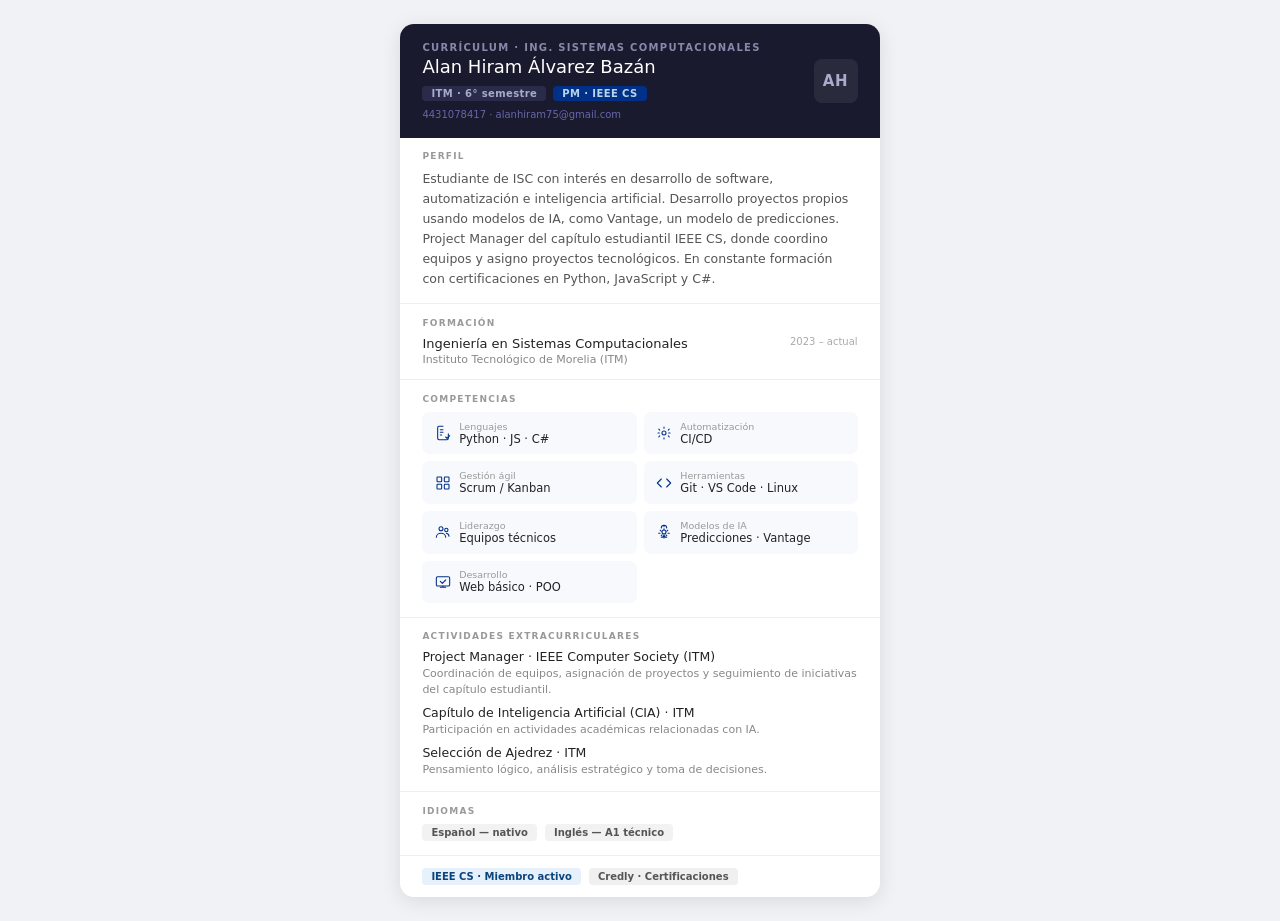
==== alan_hiram_cv.html @ c1871b54 "first commit" ====
<!DOCTYPE html>
<html lang="es">
<head>
<meta charset="UTF-8">
<meta name="viewport" content="width=device-width, initial-scale=1.0">
<title>Alan Hiram Álvarez Bazán – Mini CV</title>
<style>
  body { margin: 0; display: flex; justify-content: center; align-items: flex-start; padding: 1.5rem; background: #f0f2f5; font-family: 'Segoe UI', system-ui, sans-serif; }
  .card { width: 100%; max-width: 480px; background: #fff; border-radius: 14px; overflow: hidden; box-shadow: 0 4px 20px rgba(0,0,0,0.10); }

  /* HEADER */
  .top { background: #1a1a2e; padding: 1.1rem 1.4rem; display: flex; justify-content: space-between; align-items: center; }
  .top-left { display: flex; flex-direction: column; gap: 3px; }
  .subtitle { font-size: 10px; font-weight: 600; letter-spacing: 0.13em; color: #8888aa; text-transform: uppercase; margin: 0; }
  .name { margin: 0; font-size: 18px; font-weight: 500; color: #fff; line-height: 1.2; }
  .meta { display: flex; align-items: center; gap: 7px; margin-top: 6px; flex-wrap: wrap; }
  .badge { display: inline-block; border-radius: 4px; padding: 2px 9px; font-size: 10px; font-weight: 600; letter-spacing: 0.04em; }
  .badge-isc { background: #2a2a4a; color: #aaaacc; }
  .badge-pm  { background: #003087; color: #b8d4ea; }
  .contact { font-size: 10px; color: #6666aa; margin: 0; }
  .initials { background: rgba(255,255,255,0.07); border-radius: 8px; width: 44px; height: 44px; display: flex; align-items: center; justify-content: center; flex-shrink: 0; }
  .initials span { color: #aaaacc; font-size: 15px; font-weight: 600; letter-spacing: 0.05em; }

  /* SECCIONES */
  .section { padding: 0.85rem 1.4rem; border-bottom: 1px solid #eee; }
  .section:last-child { border-bottom: none; }
  .section-title { font-size: 9px; font-weight: 700; letter-spacing: 0.14em; color: #999; text-transform: uppercase; margin: 0 0 8px; }

  /* PERFIL */
  .bio { font-size: 12.5px; color: #555; line-height: 1.6; margin: 0; }

  /* FORMACIÓN */
  .edu { display: flex; justify-content: space-between; align-items: flex-start; }
  .edu-name { font-size: 13px; font-weight: 500; color: #222; margin: 0; }
  .edu-inst { font-size: 11px; color: #888; margin: 2px 0 0; }
  .edu-period { font-size: 10px; color: #aaa; white-space: nowrap; margin-left: 8px; }

  /* SKILLS GRID */
  .skills { display: grid; grid-template-columns: 1fr 1fr; gap: 7px; }
  .skill { background: #f7f9fc; border-radius: 7px; padding: 0.55rem 0.8rem; display: flex; align-items: center; gap: 8px; }
  .skill-icon { width: 16px; height: 16px; flex-shrink: 0; stroke: #003087; fill: none; stroke-width: 1.6; stroke-linecap: round; stroke-linejoin: round; }
  .skill-label { margin: 0; font-size: 9.5px; color: #999; }
  .skill-name  { margin: 0; font-size: 11.5px; font-weight: 500; color: #222; }

  /* ACTIVIDADES */
  .act { margin-bottom: 8px; }
  .act:last-child { margin-bottom: 0; }
  .act-name { font-size: 12.5px; font-weight: 500; color: #222; margin: 0; }
  .act-desc { font-size: 11px; color: #888; margin: 2px 0 0; line-height: 1.4; }

  /* IDIOMAS + FOOTER */
  .lang-row { display: flex; gap: 8px; }
  .lang-tag { font-size: 10px; font-weight: 600; padding: 3px 9px; border-radius: 4px; background: #f2f2f2; color: #555; }
  .footer-row { padding: 0.75rem 1.4rem; display: flex; gap: 8px; }
  .tag { font-size: 10px; font-weight: 600; padding: 3px 9px; border-radius: 4px; }
  .tag-ieee { background: #E6F1FB; color: #0C447C; }
  .tag-itm  { background: #f0f0f0; color: #555; }
</style>
</head>
<body>
<div class="card">

  <!-- HEADER -->
  <div class="top">
    <div class="top-left">
      <p class="subtitle">Currículum · Ing. Sistemas Computacionales</p>
      <h2 class="name">Alan Hiram Álvarez Bazán</h2>
      <div class="meta">
        <div class="badge badge-isc">ITM · 6° semestre</div>
        <div class="badge badge-pm">PM · IEEE CS</div>
      </div>
      <p class="contact" style="margin-top:5px;">4431078417 · alanhiram75@gmail.com</p>
    </div>
    <div class="initials"><span>AH</span></div>
  </div>

  <!-- PERFIL -->
  <div class="section">
    <p class="section-title">Perfil</p>
    <p class="bio">Estudiante de ISC con interés en desarrollo de software, automatización e inteligencia artificial. Desarrollo proyectos propios usando modelos de IA, como Vantage, un modelo de predicciones. Project Manager del capítulo estudiantil IEEE CS, donde coordino equipos y asigno proyectos tecnológicos. En constante formación con certificaciones en Python, JavaScript y C#.</p>
  </div>

  <!-- FORMACIÓN -->
  <div class="section">
    <p class="section-title">Formación</p>
    <div class="edu">
      <div>
        <p class="edu-name">Ingeniería en Sistemas Computacionales</p>
        <p class="edu-inst">Instituto Tecnológico de Morelia (ITM)</p>
      </div>
      <span class="edu-period">2023 – actual</span>
    </div>
  </div>

  <!-- COMPETENCIAS -->
  <div class="section">
    <p class="section-title">Competencias</p>
    <div class="skills">
      <div class="skill">
        <svg class="skill-icon" viewBox="0 0 24 24"><path d="M16 18l2 2 4-4"/><path d="M12 2H6a2 2 0 00-2 2v16a2 2 0 002 2h12a2 2 0 002-2v-7"/><path d="M8 7h4M8 11h4M8 15h2"/></svg>
        <div><p class="skill-label">Lenguajes</p><p class="skill-name">Python · JS · C#</p></div>
      </div>
      <div class="skill">
        <svg class="skill-icon" viewBox="0 0 24 24"><circle cx="12" cy="12" r="3"/><path d="M12 3v2M12 19v2M4.2 6.2l1.4 1.4M18.4 16.4l1.4 1.4M3 12h2M19 12h2M4.2 17.8l1.4-1.4M18.4 7.6l1.4-1.4"/></svg>
        <div><p class="skill-label">Automatización</p><p class="skill-name">CI/CD</p></div>
      </div>
      <div class="skill">
        <svg class="skill-icon" viewBox="0 0 24 24"><rect x="3" y="3" width="7" height="7" rx="1"/><rect x="14" y="3" width="7" height="7" rx="1"/><rect x="3" y="14" width="7" height="7" rx="1"/><rect x="14" y="14" width="7" height="7" rx="1"/></svg>
        <div><p class="skill-label">Gestión ágil</p><p class="skill-name">Scrum / Kanban</p></div>
      </div>
      <div class="skill">
        <svg class="skill-icon" viewBox="0 0 24 24"><polyline points="16 18 22 12 16 6"/><polyline points="8 6 2 12 8 18"/></svg>
        <div><p class="skill-label">Herramientas</p><p class="skill-name">Git · VS Code · Linux</p></div>
      </div>
      <div class="skill">
        <svg class="skill-icon" viewBox="0 0 24 24"><circle cx="9" cy="7" r="3"/><circle cx="17" cy="9" r="2.5"/><path d="M2 20c0-3.3 3.1-6 7-6s7 2.7 7 6"/><path d="M17 14c2.2.5 4 2.2 4 4.5"/></svg>
        <div><p class="skill-label">Liderazgo</p><p class="skill-name">Equipos técnicos</p></div>
      </div>
      <div class="skill">
        <svg class="skill-icon" viewBox="0 0 24 24"><path d="M12 2a4 4 0 014 4M12 2a4 4 0 00-4 4M12 2v2"/><circle cx="12" cy="12" r="3"/><path d="M12 9V7M6.3 9.3l1.4 1.4M17.7 9.3l-1.4 1.4M4 14h2M18 14h2M7.7 17.7l1.4-1.4M16.3 17.7l-1.4-1.4M12 19v2M8 20a4 4 0 004-4M16 20a4 4 0 01-4-4"/></svg>
        <div><p class="skill-label">Modelos de IA</p><p class="skill-name">Predicciones · Vantage</p></div>
      </div>
      <div class="skill">
        <svg class="skill-icon" viewBox="0 0 24 24"><rect x="2" y="4" width="20" height="14" rx="2"/><path d="M8 20h8M12 18v2"/><path d="M8 11l3 3 5-5"/></svg>
        <div><p class="skill-label">Desarrollo</p><p class="skill-name">Web básico · POO</p></div>
      </div>
    </div>
  </div>

  <!-- ACTIVIDADES -->
  <div class="section">
    <p class="section-title">Actividades extracurriculares</p>
    <div class="act">
      <p class="act-name">Project Manager · IEEE Computer Society (ITM)</p>
      <p class="act-desc">Coordinación de equipos, asignación de proyectos y seguimiento de iniciativas del capítulo estudiantil.</p>
    </div>
    <div class="act">
      <p class="act-name">Capítulo de Inteligencia Artificial (CIA) · ITM</p>
      <p class="act-desc">Participación en actividades académicas relacionadas con IA.</p>
    </div>
    <div class="act">
      <p class="act-name">Selección de Ajedrez · ITM</p>
      <p class="act-desc">Pensamiento lógico, análisis estratégico y toma de decisiones.</p>
    </div>
  </div>

  <!-- IDIOMAS -->
  <div class="section">
    <p class="section-title">Idiomas</p>
    <div class="lang-row">
      <span class="lang-tag">Español — nativo</span>
      <span class="lang-tag">Inglés — A1 técnico</span>
    </div>
  </div>

  <!-- FOOTER -->
  <div class="footer-row">
    <span class="tag tag-ieee">IEEE CS · Miembro activo</span>
    <span class="tag tag-itm">Credly · Certificaciones</span>
  </div>

</div>
</body>
</html>
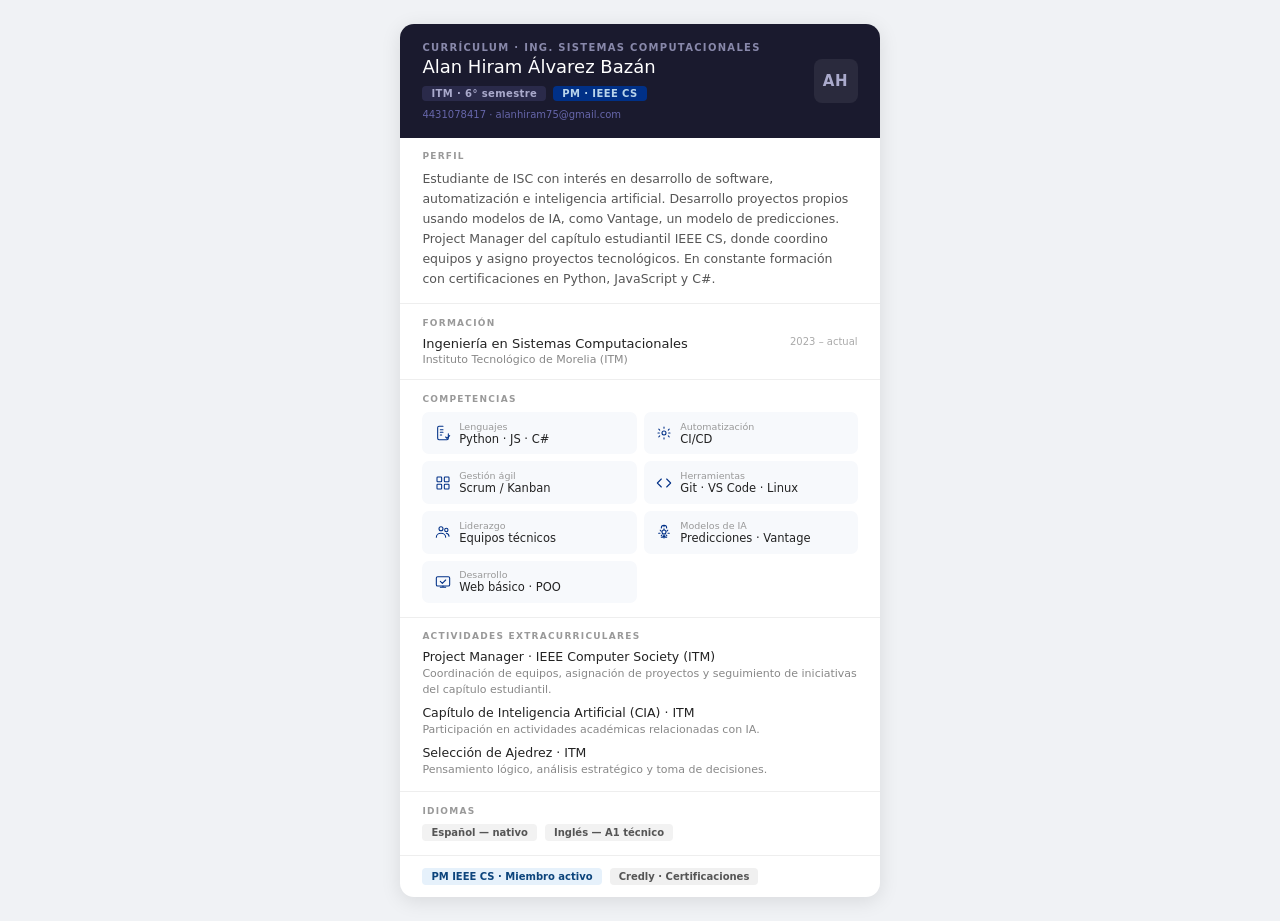
==== commit 31ffcfe3: "update pm" ====
--- a/alan_hiram_cv.html
+++ b/alan_hiram_cv.html
@@ -155,7 +155,7 @@
 
   <!-- FOOTER -->
   <div class="footer-row">
-    <span class="tag tag-ieee">IEEE CS · Miembro activo</span>
+    <span class="tag tag-ieee">PM IEEE CS · Miembro activo</span>
     <span class="tag tag-itm">Credly · Certificaciones</span>
   </div>
 
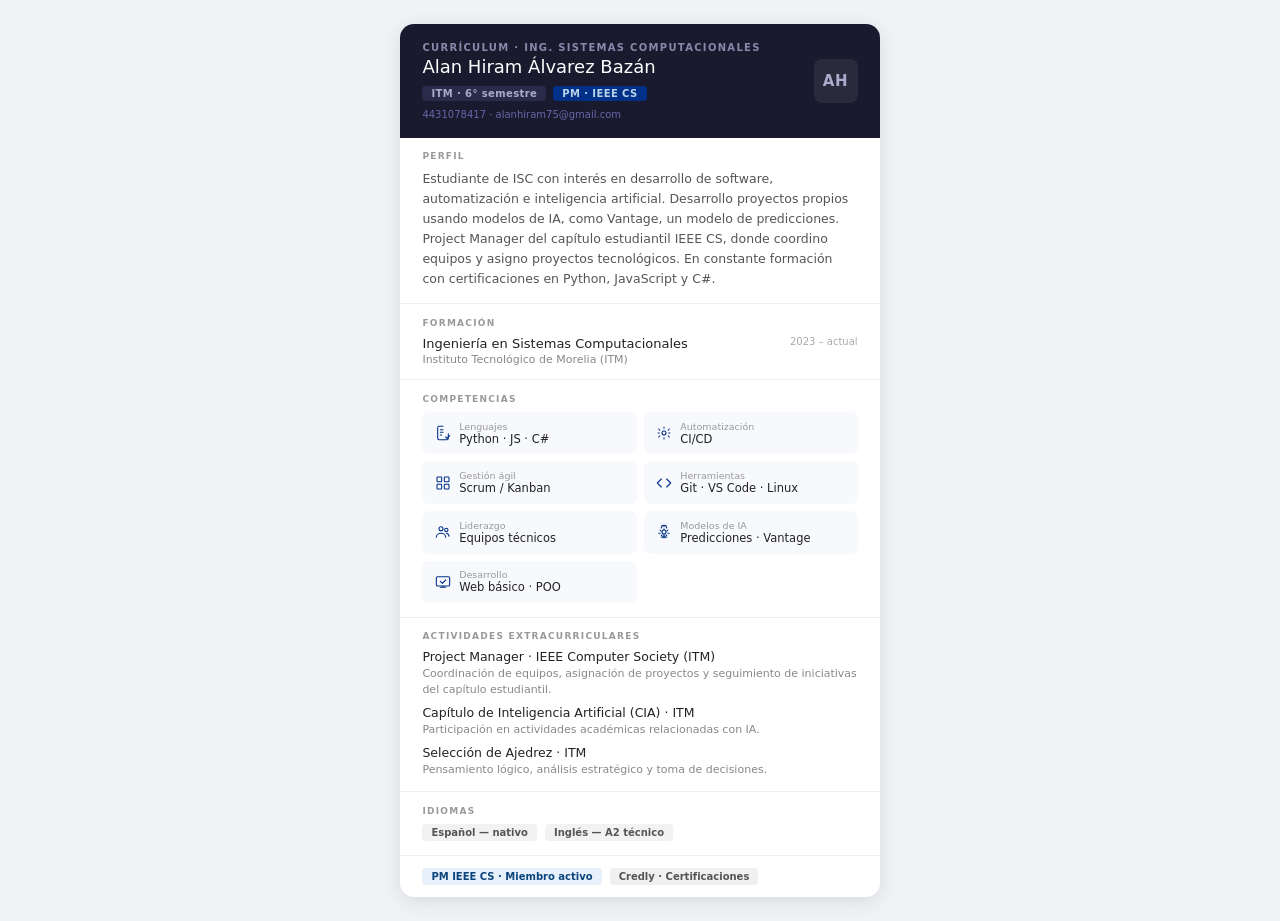
==== commit e8248c78: "Actualizar alan_hiram_cv.html" ====
--- a/alan_hiram_cv.html
+++ b/alan_hiram_cv.html
@@ -149,7 +149,7 @@
     <p class="section-title">Idiomas</p>
     <div class="lang-row">
       <span class="lang-tag">Español — nativo</span>
-      <span class="lang-tag">Inglés — A1 técnico</span>
+      <span class="lang-tag">Inglés — A2 técnico</span>
     </div>
   </div>
 
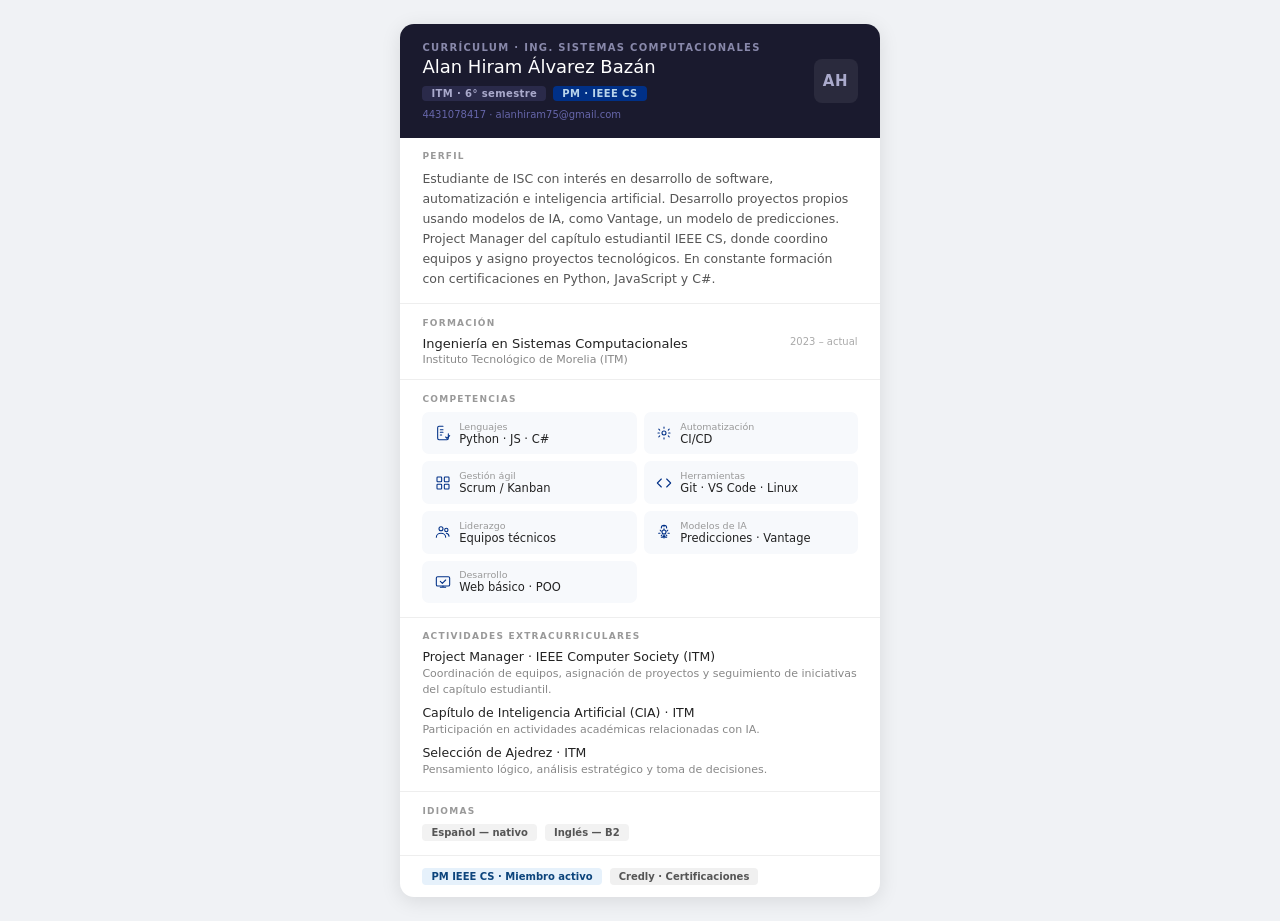
==== commit 4fc4f24e: "fix: actualizar nivel de inglés a B2" ====
--- a/alan_hiram_cv.html
+++ b/alan_hiram_cv.html
@@ -149,7 +149,7 @@
     <p class="section-title">Idiomas</p>
     <div class="lang-row">
       <span class="lang-tag">Español — nativo</span>
-      <span class="lang-tag">Inglés — A2 técnico</span>
+      <span class="lang-tag">Inglés — B2</span>
     </div>
   </div>
 
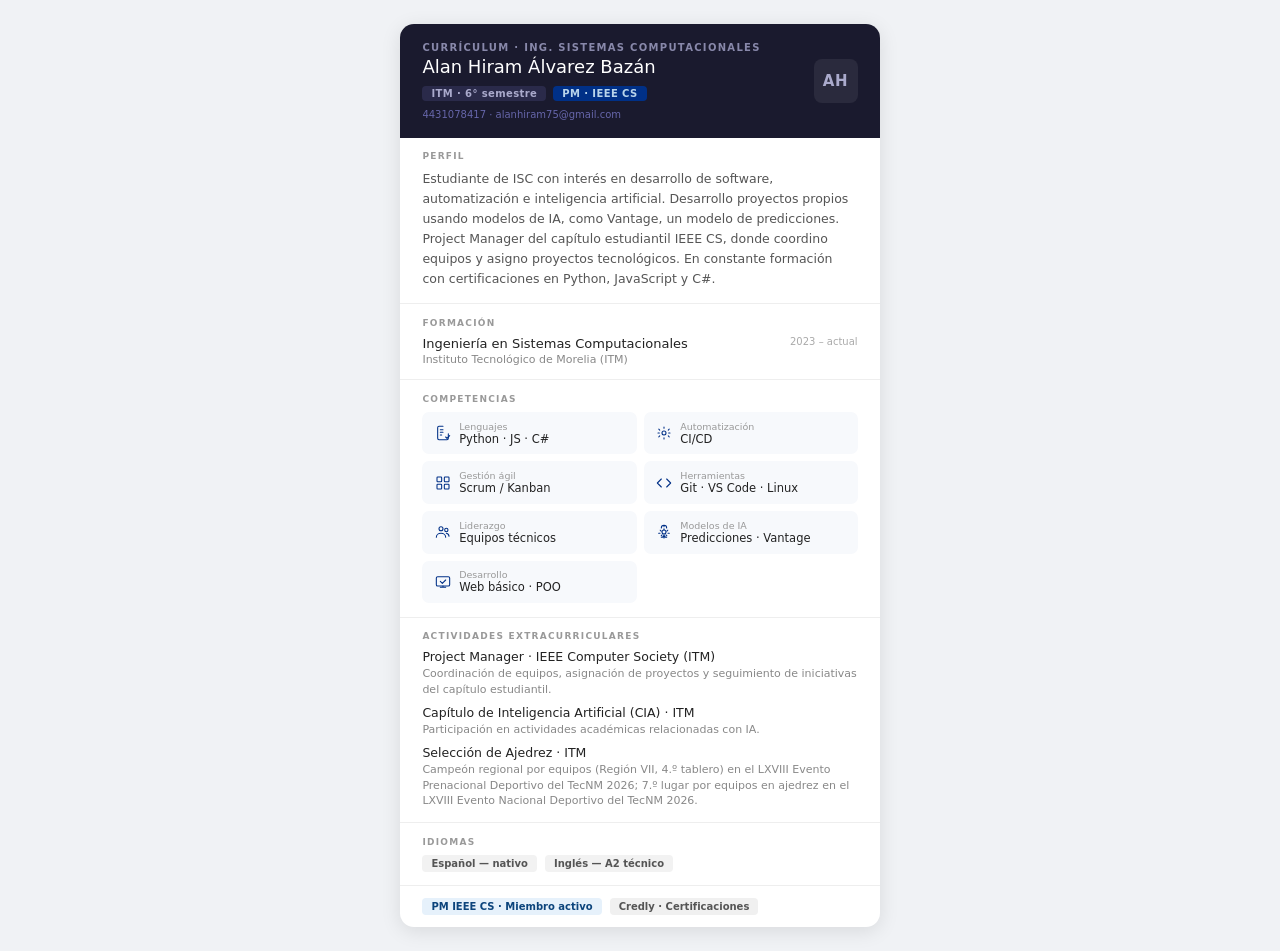
==== commit 96c2561a: "feat: agregar resultado nacional de ajedrez 2026" ====
--- a/alan_hiram_cv.html
+++ b/alan_hiram_cv.html
@@ -140,7 +140,7 @@
     </div>
     <div class="act">
       <p class="act-name">Selección de Ajedrez · ITM</p>
-      <p class="act-desc">Pensamiento lógico, análisis estratégico y toma de decisiones.</p>
+      <p class="act-desc">Campeón regional por equipos (Región VII, 4.º tablero) en el LXVIII Evento Prenacional Deportivo del TecNM 2026; 7.º lugar por equipos en ajedrez en el LXVIII Evento Nacional Deportivo del TecNM 2026.</p>
     </div>
   </div>
 
@@ -149,7 +149,7 @@
     <p class="section-title">Idiomas</p>
     <div class="lang-row">
       <span class="lang-tag">Español — nativo</span>
-      <span class="lang-tag">Inglés — B2</span>
+      <span class="lang-tag">Inglés — A2 técnico</span>
     </div>
   </div>
 
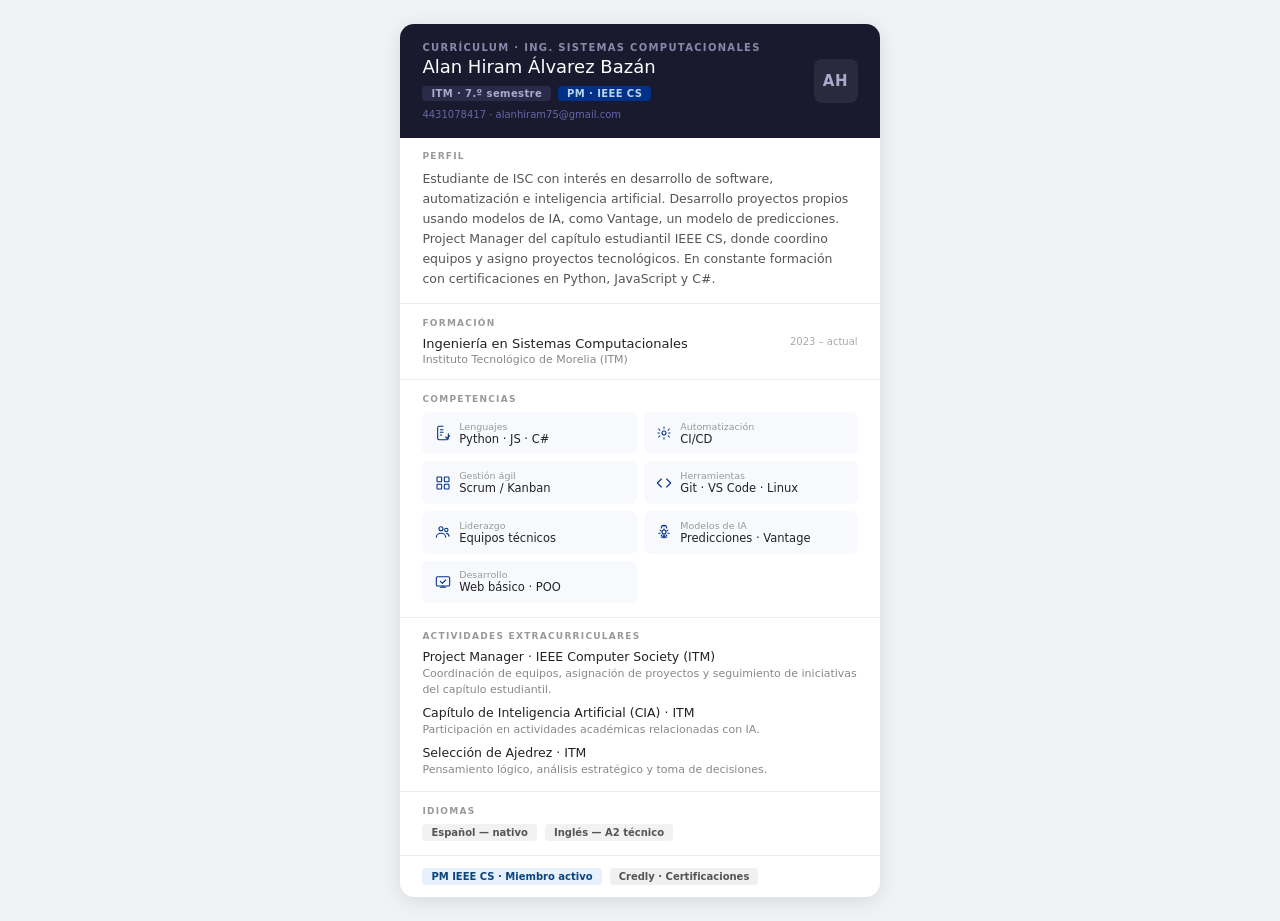
==== commit a821133a: "feat: actualizar semestre y orden de secciones" ====
--- a/alan_hiram_cv.html
+++ b/alan_hiram_cv.html
@@ -66,7 +66,7 @@
       <p class="subtitle">Currículum · Ing. Sistemas Computacionales</p>
       <h2 class="name">Alan Hiram Álvarez Bazán</h2>
       <div class="meta">
-        <div class="badge badge-isc">ITM · 6° semestre</div>
+        <div class="badge badge-isc">ITM · 7.º semestre</div>
         <div class="badge badge-pm">PM · IEEE CS</div>
       </div>
       <p class="contact" style="margin-top:5px;">4431078417 · alanhiram75@gmail.com</p>
@@ -140,7 +140,7 @@
     </div>
     <div class="act">
       <p class="act-name">Selección de Ajedrez · ITM</p>
-      <p class="act-desc">Campeón regional por equipos (Región VII, 4.º tablero) en el LXVIII Evento Prenacional Deportivo del TecNM 2026; 7.º lugar por equipos en ajedrez en el LXVIII Evento Nacional Deportivo del TecNM 2026.</p>
+      <p class="act-desc">Pensamiento lógico, análisis estratégico y toma de decisiones.</p>
     </div>
   </div>
 
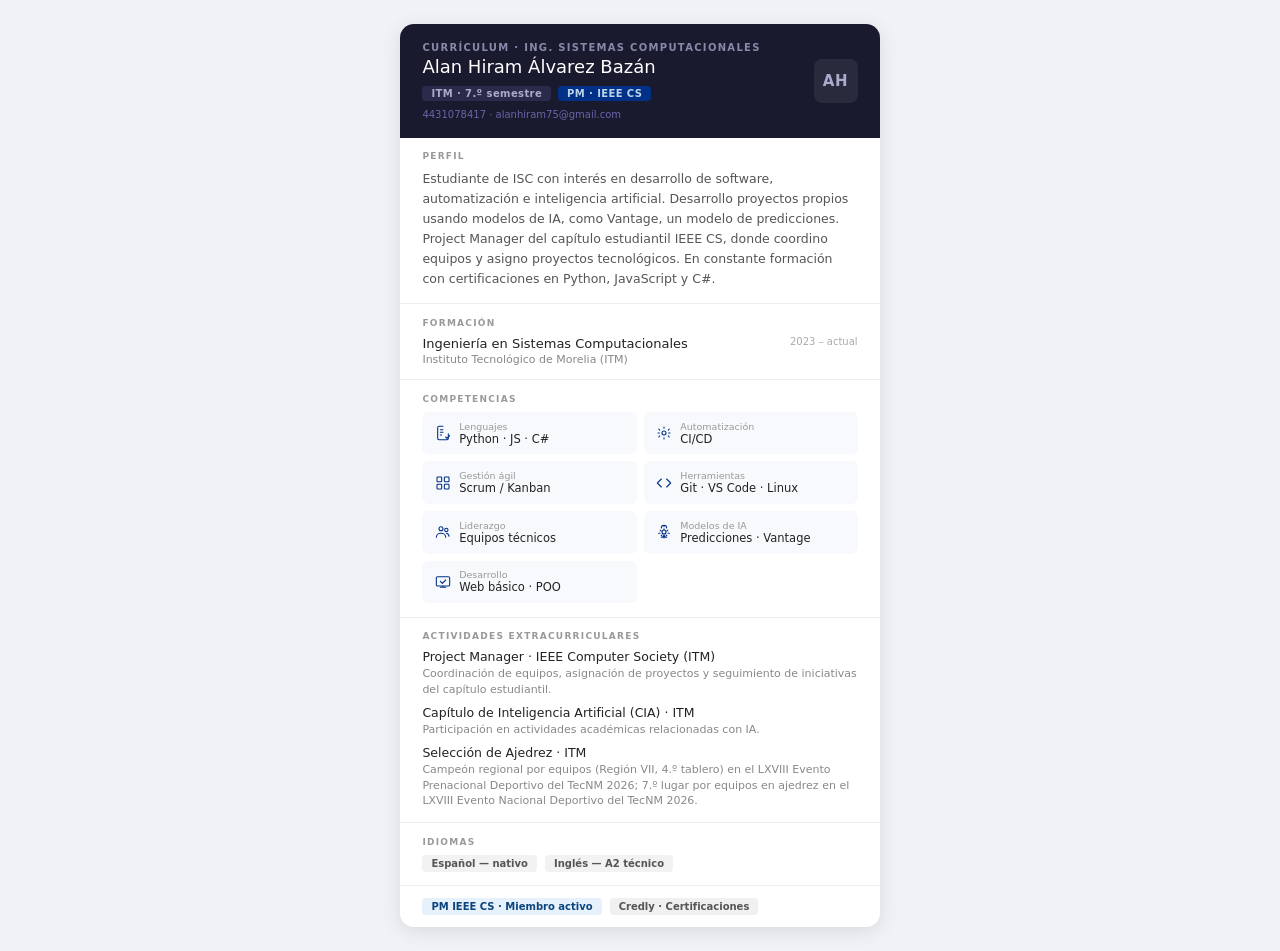
==== commit 2cb2fb56: "merge: conservar resultado nacional de ajedrez" ====
--- a/alan_hiram_cv.html
+++ b/alan_hiram_cv.html
@@ -140,7 +140,7 @@
     </div>
     <div class="act">
       <p class="act-name">Selección de Ajedrez · ITM</p>
-      <p class="act-desc">Pensamiento lógico, análisis estratégico y toma de decisiones.</p>
+      <p class="act-desc">Campeón regional por equipos (Región VII, 4.º tablero) en el LXVIII Evento Prenacional Deportivo del TecNM 2026; 7.º lugar por equipos en ajedrez en el LXVIII Evento Nacional Deportivo del TecNM 2026.</p>
     </div>
   </div>
 
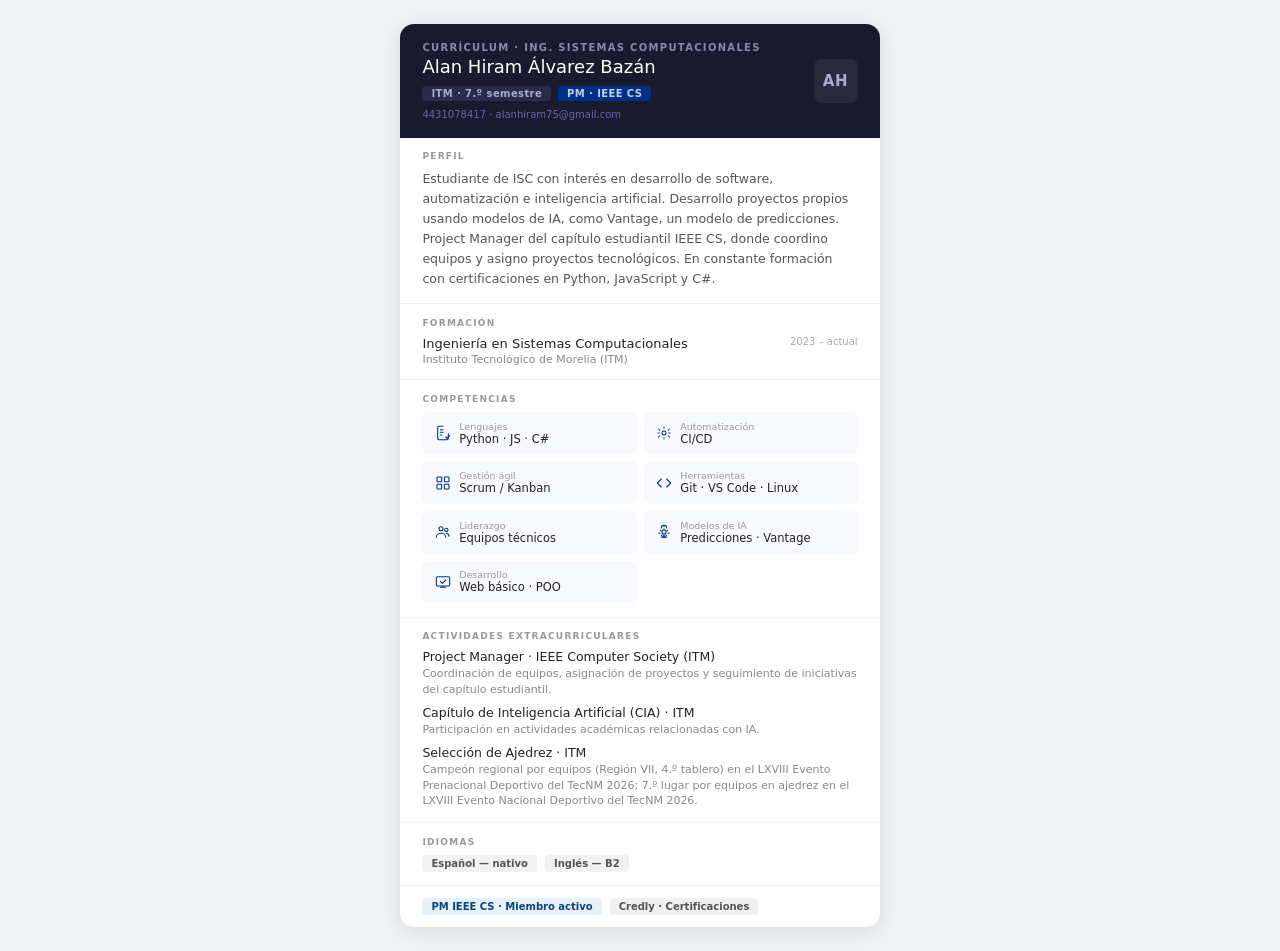
==== commit 03f7e117: "merge: actualizar PR B2 sobre main" ====
--- a/alan_hiram_cv.html
+++ b/alan_hiram_cv.html
@@ -149,7 +149,7 @@
     <p class="section-title">Idiomas</p>
     <div class="lang-row">
       <span class="lang-tag">Español — nativo</span>
-      <span class="lang-tag">Inglés — A2 técnico</span>
+      <span class="lang-tag">Inglés — B2</span>
     </div>
   </div>
 
